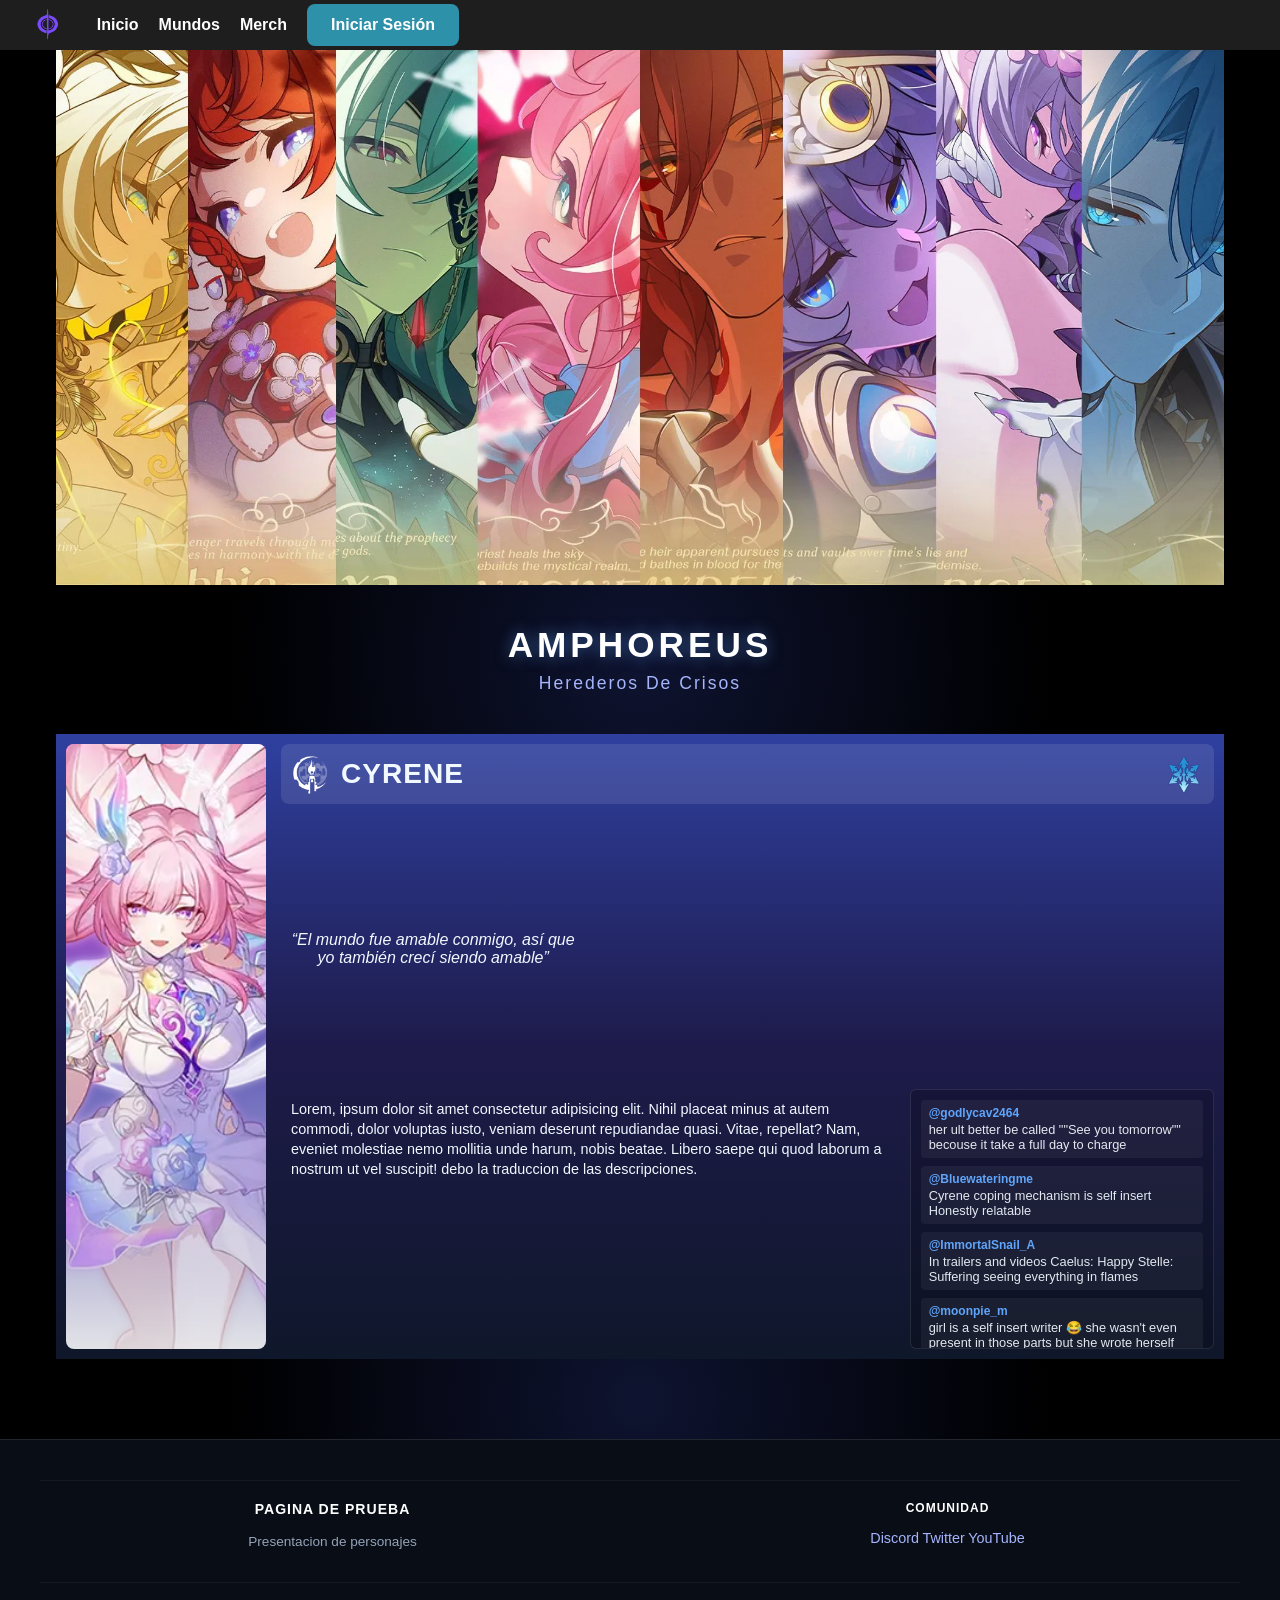
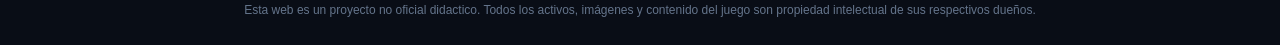
==== index.html @ 0472b314 "reorganizar" ====
<!DOCTYPE html>
<html lang="es">
<head>
    <meta charset="UTF-8">
    <meta name="viewport" content="width=device-width, initial-scale=1.0">
    <title>Mi Sitio Web</title>
    <link rel="stylesheet" href="assets/styles/style.css">
    <link rel="stylesheet" href="assets/styles/style-form.css">
    <link rel="stylesheet" href="assets/styles/style-cartas.css">
    
</head>
<body>





    <div class="page-container">
        
        <!-- Checkbox de Modo Oscuro al inicio para que afecte a toda la pagina-->
        <input type="checkbox" id="modo-nocturno">

        <header class="header-fijo">
            <!-- Checkbox y Label del Menú  -->
            <input type="checkbox" id="menu-check">
            <label for="menu-check" class="menu-desplegable">☰</label>
            
            <!-- Logo -->
            <div class="logo"> 
                <img src="assets/img/logo.png" alt="Logo" class="imagen-logo">
            </div>
            
            <!-- Menú de navegación -->
            <nav>
                <ul>
                    <li><a href="placeholder.html">Inicio</a></li>
                    <li><a href="placeholder.html">Mundos</a></li>
                    <li><a href="placeholder.html">Merch</a></li>

            <!-- Formulario de usuario -->   
                    <li>
                        <input type="checkbox" id="toggle-form">
                        <label for="toggle-form" class="btn-abrir">Iniciar Sesión</label>

                        <div class="modal-overlay">
                            <form class="grid-container" action="https://formspree.io/f/xnpnvgbp" method="post" >

                                <label for="toggle-form" class="btn-cerrar">X</label>
                                <div class="ancho-total titulo">
                                    Inicio de Sesión
                                </div>

                                <div class="ancho-total">
                                    <label for="email">Correo electrónico</label>
                                    <input type="email" name="email" id="email" required placeholder="ElBarto@gmail.com">
                                </div>


                                <div class="ancho-total">
                                    <label for="contraseña">Contraseña</label>
                                    <input type="password" name="contraseña"  id="contraseña" required placeholder="*******">
                                </div>


                                <div class="ancho-total">
                                    <label for="servidores">Servidor</label>
                                    <select id="servidores" name="servidor" required>
                                        <option value="" disabled selected>Seleccione un servidor</option>
                                        <option value="america">América</option>
                                        <option value="asia">Asia</option>
                                        <option value="china">China</option>
                                        <option value="europa">Europa</option>
                                    </select>
                                </div>


                                <div class="ancho-total">
                                    <button type="submit" id="enviar">Ingresar</button>
                                </div>

                                <!-- Fila 6: Botones divididos en 2 columnas -->
                                <div class="medio-ancho">
                                    <button type="button" class="btn-secundario">Gmail</button>
                                </div>

                                <div class="medio-ancho">
                                    <a class="btn-secundario" href="placeholder.html">Registrarse</a>

                                </div>

                            </form>
                </div>
                </li>
                </ul>
            </nav>
        </header>
        </main>
    </div>


<main>

    <!-- Fondo banner  -->

    <div class="fondo-inicio">
        <img src="assets/img/wallpaper-crisos.png">
    </div>


 <div class="espacio">
    <h1>Amphoreus</h1>
    <h2>Herederos de Crisos</h2>
</div>



    <!-- Cartas -->
    
<div class="seccion-cartas">

    <div class="contenedor-carta">
        <!--  Imagen principal -->
        <div class="contenedor-imagen-personaje">
            <img src="assets/img/cyrene_card.png" alt="Cyrene" class="imagen-personaje">
        </div>
        
        <!--  Detalles -->
        <div class="detalles-personaje">
            
            <div class="personaje-entrada">
                <div class="caja-icono">
                    <img src="assets/img/Remembrance-logo.webp" alt="Vía" class="imagen-personaje-entrada">
                </div>    
                <div class="nombre-personaje">
                    <h3>Cyrene</h3>
                </div>   
                <div class="caja-icono">
                    <img src="assets/img/Ice.webp" alt="Elemento" class="imagen-personaje-entrada">
                </div>   
            </div>
            
            <!-- Grilla interna -->        
            <div class="grilla-contenido">
                
                <!-- Video Promo -->
                <div class="caja-video">
                    <iframe class="video-promo"
                        src="https://www.youtube.com/embed/CRAuK8T6Xis?si=SiS8y5JDZUHIDRR6" 
                        title="YouTube video player" 
                        allow="accelerometer; autoplay; clipboard-write; encrypted-media; gyroscope; picture-in-picture; web-share" 
                        referrerpolicy="strict-origin-when-cross-origin" 
                        allowfullscreen>
                    </iframe>
                </div>  

                <!-- Frase  -->
                <div class="caja caja-quote">
                    “El mundo fue amable conmigo, así que yo también crecí siendo amable”
                    </p>
                </div>   

                <!-- Descripcion  -->
                <div class="caja caja-descripcion"> <p>
                    Lorem, ipsum dolor sit amet consectetur adipisicing elit. Nihil placeat minus at autem commodi, dolor voluptas iusto, veniam deserunt repudiandae quasi. Vitae, repellat? Nam, eveniet molestiae nemo mollitia unde harum, nobis beatae. Libero saepe qui quod laborum 
                    a nostrum ut vel suscipit! debo la traduccion de las descripciones.</p>
                </div>   
                
                <!-- Comentarios -->
                <div class="caja-comentarios">
                    <div class="comentario-item">
                        <span class="usuario-comentario">@godlycav2464</span>
                        <p class="texto-comentario">her ult better be  called ""See you tomorrow"" becouse it take a full day to charge</p>
                    </div>
                    <div class="comentario-item">
                        <span class="usuario-comentario">@Bluewateringme</span>
                        <p class="texto-comentario">Cyrene coping mechanism is self insert
                            Honestly relatable</p>
                    </div>
                    <div class="comentario-item">
                        <span class="usuario-comentario">@ImmortalSnail_A</span>
                        <p class="texto-comentario">In trailers and videos
                        Caelus: Happy
                        Stelle: Suffering seeing everything in flames</p>
                    </div>
                    <div class="comentario-item">
                        <span class="usuario-comentario">@moonpie_m</span>
                        <p class="texto-comentario">girl is a self insert writer 😂 she wasn't even present in those 
                        parts but she wrote herself into that anyways</p>
                    </div>
                    <div class="comentario-item">
                        <span class="usuario-comentario">@Yo</span>
                        <p class="texto-comentario">No te aguanto</p>
                    </div>
                </div>

            </div>
        </div>
    </div>

    <!--- Aca va el espacio entre cartas -->
 <div class="espacio">

</div>
    




</div>

</main>

<footer class="footer-sitio">
    <div class="barray-copyright">
        <div class="contenido-footer">

                <div class="columna-footer">
                    <h3 class="logo-footer"> Pagina de prueba </h3>
                    <p class="descripcion-footer">
                        Presentacion de personajes
                    </p>
                </div>


                <div class="columna-footer">
                    <h4>Comunidad</h4>
                    <div class="redes-sociales">
                        <a href="..\proyecto_final\placeholder.html" aria-label="Discord">Discord</a>
                        <a href="..\proyecto_final\placeholder.html" aria-label="Twitter">Twitter</a>
                        <a href="..\proyecto_final\placeholder.html" aria-label="YouTube">YouTube</a>
                    </div>
                </div>
            </div>


    <div class="barray-copyright">
        <p class="disclaimer">
            Esta web es un proyecto no oficial didactico. Todos los activos, imágenes y contenido del juego son propiedad intelectual de sus respectivos dueños.
        </p>
    </div>

</footer>

</body>
</html>
</html>
---- assets/styles/style.css ----
* {
    margin: 0;
    padding: 0;
    box-sizing: border-box;
}


:root {
    --bg-color: #000000;
    --text-color: #fcfcfc;
    --header-bg: #1e1e1e;
    --btn-bg: #ffffff;
    --btn-text: #121212;
}

#menu-check {
    display: none;
}

/* Cuerpo entero */
body {
    font-family: Arial, sans-serif;
    background-color: var(--bg-color);
}

main{
    max-width: 1200px;
    margin: 0 auto;
    padding: 0 1rem;



}

.page-container {
    min-height: 5vh;
}




.header-fijo {
    position: fixed;
    top: 0;
    left: 0;
    width: 100%;
    height: 50px;
    background-color: var(--header-bg);
    display: flex;
    align-items: center;
    padding: 0 30px;
    z-index: 1000;
    transition: background-color 0.3s;
}

.imagen-logo {
    height: 40px;
    width: auto;
    display: block;
}

.header-fijo nav {
    margin-left: 30px;
}

.header-fijo nav ul {
    display: flex;
    list-style: none;
    gap: 20px; 
}
.header-fijo nav ul li {
    display: flex;
    align-items: center;
}
.header-fijo nav a {
    color: #ffffff;
    text-decoration: none;
    font-weight: bold;
}

.fondo-inicio {
    width: 100%;
    /* para la pantalla */
    height: 60vh; 
    aspect-ratio: 16 / 9; 
    overflow: hidden;
    position: relative;
}

.fondo-inicio img {
    width: 100%;
    height: 100%;
    object-fit: cover;
    object-position: center;
}


.espacio {
    width: 100%;
    padding: 40px 20px;
    text-align: center;
    box-sizing: border-box;
    background: radial-gradient(circle, rgba(47, 64, 160, 0.3) 0%, rgba(15, 23, 42, 0) 70%);
    display: flex;
    flex-direction: column;
    align-items: center;
    justify-content: center;
    gap: 8px;
}

/* Título principal H1 */
.espacio h1 {
    font-size: 2.2rem;
    font-weight: 800;
    text-transform: uppercase;
    letter-spacing: 4px;
    color: #ffffff;
    margin: 0; /* Quita los márgenes por defecto del h1 */
    text-shadow: 0 0 15px rgba(96, 165, 250, 0.5);
}

/* Subtítulo H2 */
.espacio h2 {
    font-size: 1.1rem;
    font-weight: 300;
    text-transform: capitalize;
    letter-spacing: 2px;
    color: #a5b4fc;
    margin: 0; /* Quita los márgenes por defecto del h2 */
}

.footer-sitio {
    background: #090d16; /* Tono muy oscuro para contraste */
    color: #a5b4fc;
    padding: 40px 20px 20px 20px;
    border-top: 1px solid rgba(255, 255, 255, 0.1);
    font-family: inherit;
}

.contenido-footer {
    max-width: 1200px;
    margin: 0 auto;
    display: grid;
    grid-template-columns: repeat(auto-fit, minmax(200px, 1fr));
    gap: 30px;
    margin-bottom: 30px;
}

.columna-footer h3, 
.columna-footer h4 {
    color: #ffffff;
    margin-top: 0;
    margin-bottom: 15px;
    text-transform: uppercase;
    letter-spacing: 1px;
}

.columna-footer ul {
    list-style: none;
    padding: 0;
    margin: 0;
}

.columna-footer li {
    margin-bottom: 8px;
}

.columna-footer a {
    color: #a5b4fc;
    text-decoration: none;
    font-size: 0.9rem;
    transition: color 0.2s;
}

.columna-footer a:hover {
    color: #ff4fe2; /* Color de acento de tu web */
}

.descripcion-footer {
    font-size: 0.85rem;
    line-height: 1.5;
    color: #94a3b8;
}

.barray-copyright {
    max-width: 1200px;
    margin: 0 auto;
    padding-top: 20px;
    border-top: 1px solid rgba(255, 255, 255, 0.05);
    text-align: center;
    font-size: 0.75rem;
    color: #64748b;
}

.disclaimer {
    margin-bottom: 8px;
}



/*  MEDIA QUERY */
.menu-desplegable {
    display: none;
}

@media (max-width: 768px) {
    .header-fijo {
        justify-content: space-between; 
        padding: 0 20px;
    }
    
    .menu-desplegable {
        display: block;
        color: #ffffff;
        font-size: 1.8rem;
        cursor: pointer;
        order: 2; 
    }
    
    .logo {
        order: 1; 
    }

    
    .header-fijo nav {
        display: none;
        position: absolute;
        top: 60px;
        left: 0;
        width: 100%;
        background-color: var(--header-bg);
        margin-left: 0;
        border-top: 1px solid #333;
    }
    
    #menu-check:checked ~ nav {
        display: block;
    }
    
    .header-fijo nav ul {
        flex-direction: column;
        gap: 0;
    }
    
    .header-fijo nav li {
        text-align: center;
    }
    
    .header-fijo nav a {
        display: block;
        padding: 15px;
        border-bottom: 1px solid #2a2a2a;
    }
}
---- assets/styles/style-form.css ----
.grid-container {
            background: linear-gradient(180deg, #2f40a0 0%, #1e1b4b 50%, #0f172a 100%);
            width: 100%;
            max-width: 400px;
            padding: 20px;
            border-radius: 12px;
            color: rgb(241, 248, 255);


            display: grid;
            grid-template-columns: repeat(4, 1fr); 
            
            gap: 12px;                            
        }

    
        .ancho-total {
            grid-column: 1 / -1; 
            display: flex;
            flex-direction: column;
            gap: 5px;
        }

 
        .medio-ancho {
            grid-column: span 2; 
            display: flex;
            justify-content: center;
            align-items: center;
        }

   
        .titulo {
            text-align: center;
            font-size: 1.2rem;
            font-weight: bold;
            color: #f8e007;
            padding: 10px 0;
        }

 
        input, select, button {
            width: 100%;
            padding: 10px;
            border-radius: 6px;
            border: 1px solid #3f3e53;
            background-color: #1e1b4b;
            color: #ffffff;
            box-sizing: border-box;
        }

        button {
            background-color: #2d91aa;
            cursor: pointer;
            font-weight: bold;
            border: none;
        }
        a.btn-secundario {
        text-decoration: none; /* Quita el subrayado del enlace */
        text-align: center;    /* Centra el texto */
        display: block;        /* Permite que ocupe todo el ancho */
        box-sizing: border-box;
        color: #b6b90b;
        }
   
        /* Para abrir y cerrar */
            #toggle-form {
      display: none;
    }
    .btn-abrir {
        background-color: #2d91aa;
        color: white;
        padding: 12px 24px;
        border-radius: 8px;
        cursor: pointer;
        font-weight: bold;
        display: inline-block;
    }

    .modal-overlay {
        display: none; 
        position: fixed;
        top: 0;
        left: 0;
        width: 100%;
        height: 100%;
        background: rgba(0, 0, 0, 0.7); 
        justify-content: center;
        align-items: center;
    }
    #toggle-form:checked ~ .modal-overlay {
      display: flex;
    }
    .btn-cerrar {

        font-size: 24px;
        color: #a0aec0;
        cursor: pointer;
        line-height: 1;
    }

    .btn-cerrar:hover {
    color: #ffffff;
    }
---- assets/styles/style-cartas.css ----
/*  Carta completa  */
        .contenedor-carta {
            /* Ajustes básicos */ 
            background: linear-gradient(180deg, #2f40a0 0%, #1e1b4b 50%, #0f172a 100%);
            width: 100%;
            max-width: 100%; 
            height: 625px;
            padding: 10px;
            box-sizing: border-box;
            color: rgb(241, 248, 255);       
            display: flex;
            gap: 15px;
        }

    /*  Imagen del personaje  */    
        .contenedor-imagen-personaje {
            /* Tamaño estricto fijo */
            width: 200px;
            height: 100%;
            flex-shrink: 0; 
            background: linear-gradient(180deg, #ff4fe2 0%, #5d57b6 50%, #e2e3e7 100%);
            border-radius: 8px;
            overflow: hidden;
        }

        .imagen-personaje {
            width: 100%;
            height: 100%;
            object-fit: cover;
        }   
    
    /*  Detalles a la derecha del personaje  */    
        .detalles-personaje {
            flex: 1;
            display: flex;
            flex-direction: column;
            gap: 15px;
            height: 100%;
        }
    /*  Nombre e iconos */
        .personaje-entrada {
            display: flex;
            align-items: center;
            gap: 10px;
            background-color: rgba(255, 255, 255, 0.1);
            padding: 10px;
            border-radius: 8px;
        }

        .caja-icono {
            width: 40px;
            height: 40px;
            display: flex;
            align-items: center;
            justify-content: center;
        }

        .imagen-personaje-entrada {
            width: 100%;
            height: 100%;
            object-fit: contain;
        }

        .nombre-personaje {
            flex: 1;
            font-size: 1.5rem;
            font-weight: bold;
            text-transform: uppercase;
            letter-spacing: 1px;
        }
    
    /*  Cuerpo de los detalles  */
        .grilla-contenido {
            display: grid;
            grid-template-columns: repeat(3, 1fr);
            grid-template-rows: repeat(4, 1fr);
            /* tal vez podia hacerlo en 2 de 1fr pero ya fue */
            gap: 10px;
            min-height: 0; 
        }

        .caja-video {
            grid-column: 2 / 4;
            grid-row: 1 / 3;
            overflow: hidden;
            border-radius: 6px;
        }

        .video-promo {
            width: 100%;
            height: 100%; 
            border: none;
            aspect-ratio: 16 / 9;
        }

        .caja-quote {
            grid-column: 1 / 2;
            grid-row: 1 / 3;
            display: flex;
            align-items: center;
            justify-content: center;
            text-align: center;
            font-style: italic;
            padding: 10px;
        }

        .caja-descripcion {
            grid-column: 1 / 3;
            grid-row: 3 / 5;
            padding: 10px;
            overflow-y: auto;
            font-size: 0.9rem;
            line-height: 1.4;
        }

  

        .caja-comentarios {
            grid-column: 3 / 4;
            grid-row: 3 / 5;
            display: flex;
            flex-direction: column;
            gap: 8px;
            padding: 10px;
            background-color: rgba(0, 0, 0, 0.2);
            border: 1px solid rgba(255, 255, 255, 0.1);
            border-radius: 6px;
            
            /* barra de scrol  */
            overflow-y: auto; 
        }

        .comentario-item {
            background-color: rgba(255, 255, 255, 0.05);
            border-radius: 4px;
            padding: 6px 8px;
            display: flex;
            flex-direction: column;
            gap: 2px;
        }

        .usuario-comentario {
            font-size: 0.75rem;
            font-weight: bold;
            color: #60a5fa;
        }

        .texto-comentario {
            font-size: 0.8rem;
            color: #e2e8f0;
            margin: 0;
            word-break: break-word;
        }

        /*Media query*/

        @media (max-width: 768px) {
            
            /*  Cambio el flex de direccion para tener 3 partes en fila */
            .contenedor-carta {
                flex-direction: column-reverse;
                height: auto; 
            }

            /* Imagen ver como evitar que se deforme tanto */
            .contenedor-imagen-personaje {
                width: 100%;
                aspect-ratio: 9 / 14; 
                height: auto; 
                max-height: 425px;
            }

           
            .grilla-contenido {
                display: flex;
                flex-direction: column;
            }

            
            .caja-quote {
                width: 100%;
                box-sizing: border-box;
            }

            
            .caja-video,
            .caja-descripcion,
            .caja-comentarios {
                display: none ;
            }
        }
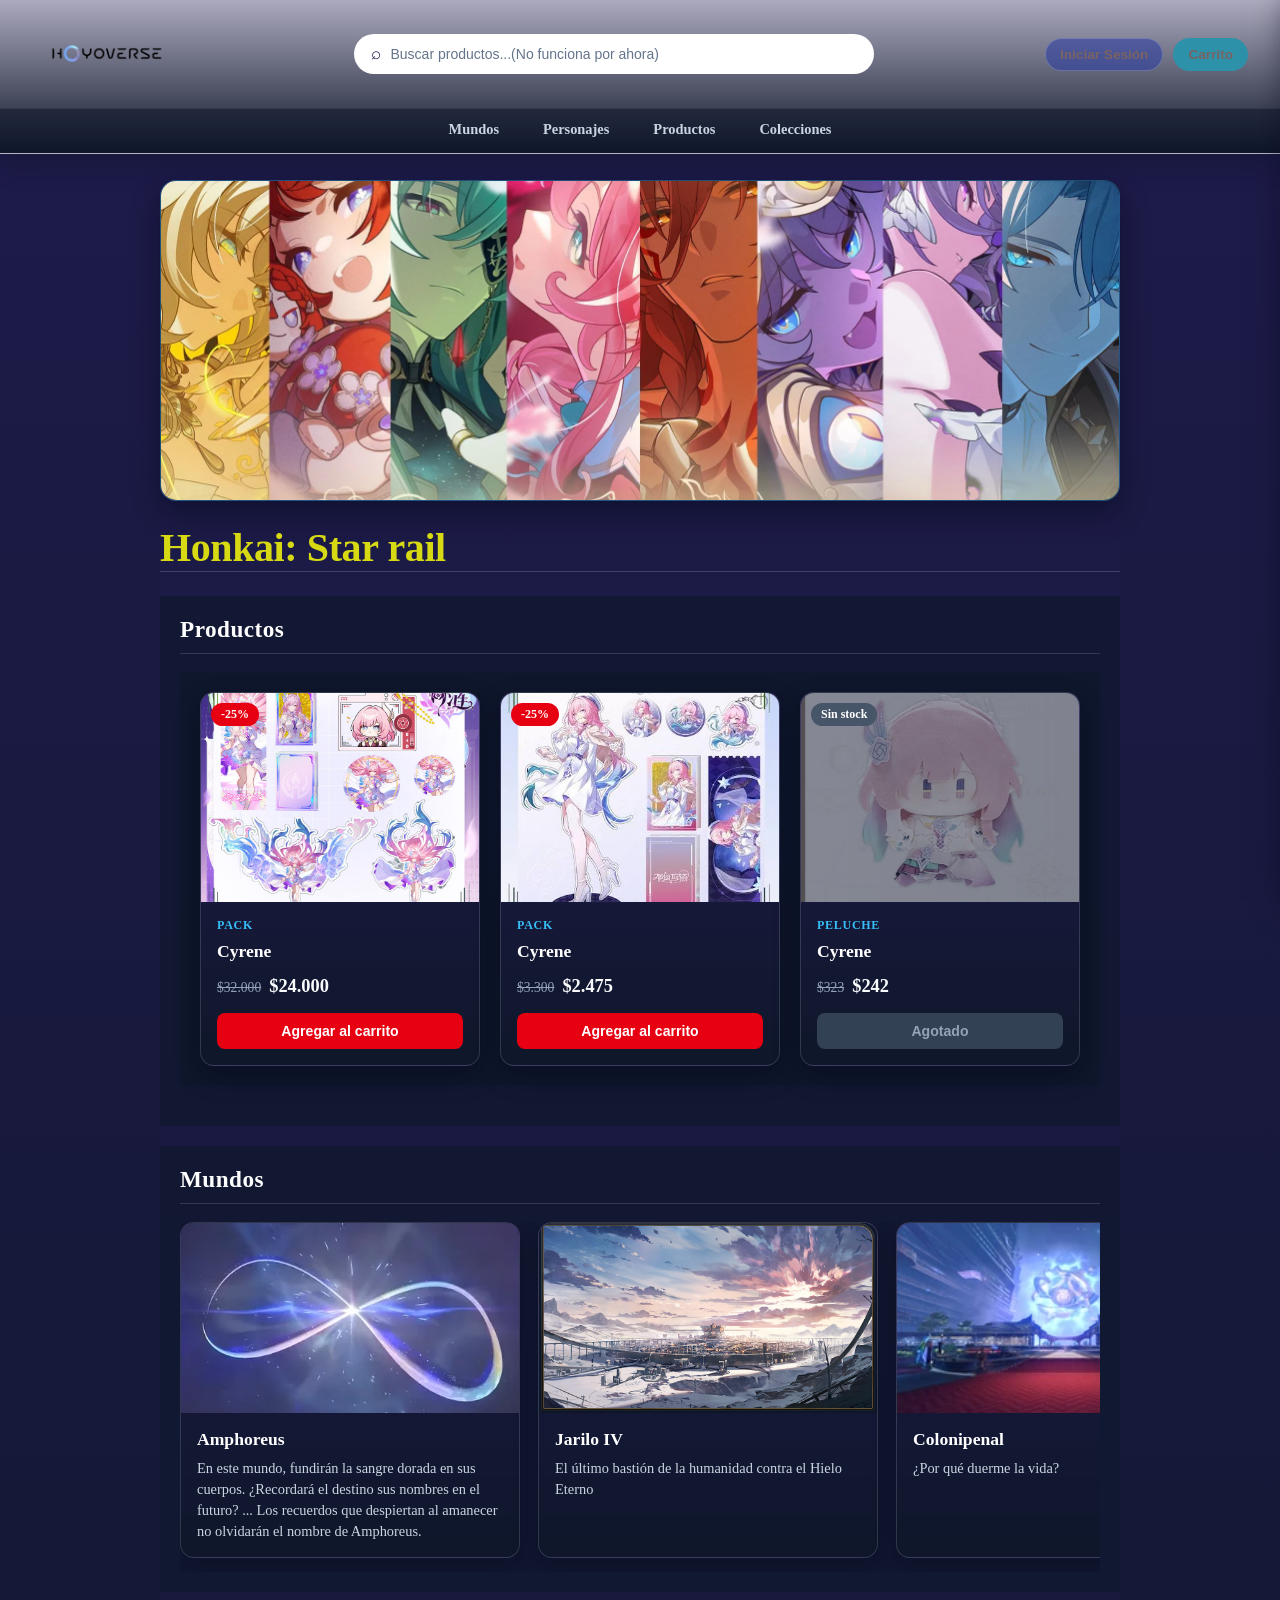
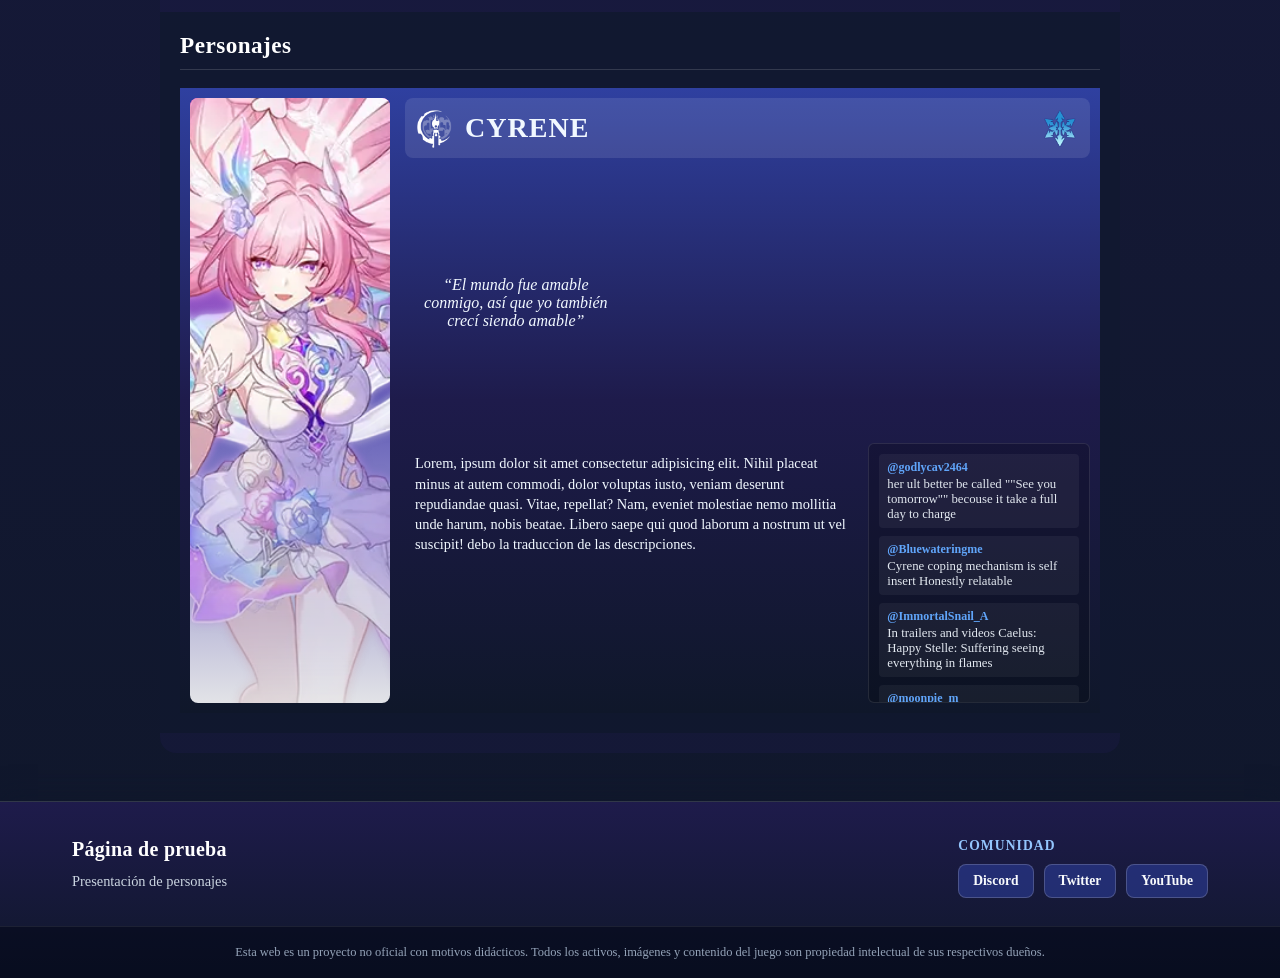
==== commit 07e3f804: "Guardado pre pull" ====
--- a/index.html
+++ b/index.html
@@ -1,125 +1,95 @@
-
 <!DOCTYPE html>
-<html lang="es">
+<html lang="en">
 <head>
     <meta charset="UTF-8">
     <meta name="viewport" content="width=device-width, initial-scale=1.0">
-    <title>Mi Sitio Web</title>
-    <link rel="stylesheet" href="assets/styles/style.css">
-    <link rel="stylesheet" href="assets/styles/style-form.css">
-    <link rel="stylesheet" href="assets/styles/style-cartas.css">
-    
+    <link rel="stylesheet" href="assets/styles/layout.css">
+    <link rel="stylesheet" href="assets/styles/header-style.css">
+    <link rel="stylesheet" href="assets/styles/cartas-productos-style.css">
+    <link rel="stylesheet" href="assets/styles/carrito-style.css">
+    <link rel="stylesheet" href="assets/styles/cartas-style.css">
+
+    <title>Proyecto Final FrontEnd</title>
 </head>
 <body>
-
-
-
-
-
-    <div class="page-container">
-        
-        <!-- Checkbox de Modo Oscuro al inicio para que afecte a toda la pagina-->
-        <input type="checkbox" id="modo-nocturno">
-
-        <header class="header-fijo">
-            <!-- Checkbox y Label del Menú  -->
-            <input type="checkbox" id="menu-check">
-            <label for="menu-check" class="menu-desplegable">☰</label>
-            
-            <!-- Logo -->
-            <div class="logo"> 
-                <img src="assets/img/logo.png" alt="Logo" class="imagen-logo">
+    <div class="pagina">
+
+        <div id="header-container">
+
+        </div>
+
+        <main>
+
+        <div class="banner-entrada">
+        <img
+            src="./assets/img/wallpaper-crisos.png"
+            alt="Portada de entrada"
+            class="banner-entrada-img"
+        >
+        </div>
+
+            <h1>Honkai: Star rail</h1>
+            <!-- Productos -->
+            <section class="productos">
+                <h2>Productos</h2>
+
+            <section id="catalogo" aria-label="Catálogo de productos">
+                <div id="catalogo-grid" class="catalogo-grid"></div>
+            </section>
+
+
+
+            </section>
+
+
+
+        <section id="mundos" aria-label="Mundos de Honkai: Star Rail">
+            <h2>Mundos</h2>
+
+            <div class="mundos-track" role="region" aria-label="Carrusel lateral de mundos">
+                <article class="carta-mundo">
+                    <div class="carta-mundo-img-wrap">
+                        <img src="./assets/img/Amphoreus.png" alt="Amphoreus" class="carta-mundo-img" loading="lazy">
+                    </div>
+                    <div class="carta-mundo-cuerpo">
+                        <h3 class="carta-mundo-titulo">Amphoreus</h3>
+                        <p class="carta-mundo-desc">En este mundo, fundirán la sangre dorada en sus cuerpos. 
+                            ¿Recordará el destino sus nombres en el futuro? ... 
+                            Los recuerdos que despiertan al amanecer no olvidarán el nombre de Amphoreus.</p>
+                    </div>
+                </article>
+
+                <article class="carta-mundo">
+                    <div class="carta-mundo-img-wrap">
+                        <img src="./assets/img/JariloIV.png" alt="Jarilo IV" class="carta-mundo-img" loading="lazy">
+                    </div>
+                    <div class="carta-mundo-cuerpo">
+                        <h3 class="carta-mundo-titulo">Jarilo IV</h3>
+                        <p class="carta-mundo-desc">El último bastión de la humanidad contra el Hielo Eterno</p>
+                    </div>
+                </article>
+
+                <article class="carta-mundo">
+                    <div class="carta-mundo-img-wrap">
+                        <img src="./assets/img/Colonipenal.jpg" alt="Tercer mundo" class="carta-mundo-img" loading="lazy">
+                    </div>
+                    <div class="carta-mundo-cuerpo">
+                        <h3 class="carta-mundo-titulo">Colonipenal</h3>
+                        <p class="carta-mundo-desc">¿Por qué duerme la vida?</p>
+                    </div>
+                </article>
             </div>
-            
-            <!-- Menú de navegación -->
-            <nav>
-                <ul>
-                    <li><a href="placeholder.html">Inicio</a></li>
-                    <li><a href="placeholder.html">Mundos</a></li>
-                    <li><a href="placeholder.html">Merch</a></li>
-
-            <!-- Formulario de usuario -->   
-                    <li>
-                        <input type="checkbox" id="toggle-form">
-                        <label for="toggle-form" class="btn-abrir">Iniciar Sesión</label>
-
-                        <div class="modal-overlay">
-                            <form class="grid-container" action="https://formspree.io/f/xnpnvgbp" method="post" >
-
-                                <label for="toggle-form" class="btn-cerrar">X</label>
-                                <div class="ancho-total titulo">
-                                    Inicio de Sesión
-                                </div>
-
-                                <div class="ancho-total">
-                                    <label for="email">Correo electrónico</label>
-                                    <input type="email" name="email" id="email" required placeholder="ElBarto@gmail.com">
-                                </div>
-
-
-                                <div class="ancho-total">
-                                    <label for="contraseña">Contraseña</label>
-                                    <input type="password" name="contraseña"  id="contraseña" required placeholder="*******">
-                                </div>
-
-
-                                <div class="ancho-total">
-                                    <label for="servidores">Servidor</label>
-                                    <select id="servidores" name="servidor" required>
-                                        <option value="" disabled selected>Seleccione un servidor</option>
-                                        <option value="america">América</option>
-                                        <option value="asia">Asia</option>
-                                        <option value="china">China</option>
-                                        <option value="europa">Europa</option>
-                                    </select>
-                                </div>
-
-
-                                <div class="ancho-total">
-                                    <button type="submit" id="enviar">Ingresar</button>
-                                </div>
-
-                                <!-- Fila 6: Botones divididos en 2 columnas -->
-                                <div class="medio-ancho">
-                                    <button type="button" class="btn-secundario">Gmail</button>
-                                </div>
-
-                                <div class="medio-ancho">
-                                    <a class="btn-secundario" href="placeholder.html">Registrarse</a>
-
-                                </div>
-
-                            </form>
-                </div>
-                </li>
-                </ul>
-            </nav>
-        </header>
-        </main>
-    </div>
-
-
-<main>
-
-    <!-- Fondo banner  -->
-
-    <div class="fondo-inicio">
-        <img src="assets/img/wallpaper-crisos.png">
-    </div>
-
-
- <div class="espacio">
-    <h1>Amphoreus</h1>
-    <h2>Herederos de Crisos</h2>
-</div>
-
-
-
-    <!-- Cartas -->
-    
-<div class="seccion-cartas">
-
-    <div class="contenedor-carta">
+        </section>
+
+
+
+            <section class="personajes">
+                <h2>Personajes</h2>
+
+
+ <div class="contenedor-carta">
+        <!--  Por la cantidad de personajes deberia cambiar esto por un script y un json
+          no obstante, no tengo tiempo para eso  -->
         <!--  Imagen principal -->
         <div class="contenedor-imagen-personaje">
             <img src="assets/img/cyrene_card.png" alt="Cyrene" class="imagen-personaje">
@@ -146,12 +116,12 @@
                 <!-- Video Promo -->
                 <div class="caja-video">
                     <iframe class="video-promo"
-                        src="https://www.youtube.com/embed/CRAuK8T6Xis?si=SiS8y5JDZUHIDRR6" 
-                        title="YouTube video player" 
-                        allow="accelerometer; autoplay; clipboard-write; encrypted-media; gyroscope; picture-in-picture; web-share" 
-                        referrerpolicy="strict-origin-when-cross-origin" 
-                        allowfullscreen>
-                    </iframe>
+                        src="https://www.youtube.com/embed/CRAuK8T6Xis?si=6vDvrTY4_evHwBdL" 
+                        title="YouTube video player" frameborder="0" allow="accelerometer; autoplay; clipboard-write; encrypted-media; 
+                        gyroscope; picture-in-picture; web-share" referrerpolicy="strict-origin-when-cross-origin" allowfullscreen>
+
+</iframe>
+                    
                 </div>  
 
                 <!-- Frase  -->
@@ -196,52 +166,58 @@
 
             </div>
         </div>
+
+
+
+
+
+
+
+
+
+
+
+            </section>
+
+        </main>
+
+        <div id="footer-container"></div>
+
     </div>
 
-    <!--- Aca va el espacio entre cartas -->
- <div class="espacio">
-
+
+ 
+
+
+    <!-- Inicializacion de Sripts-->
+    <script src="assets/app/header.js" defer></script>
+    <script src="assets/app/footer.js" defer></script>
+    <script src="assets/app/app.js" defer></script>
+
+
+
+
+<!-- Carrito -->
+
+<aside class="carrito-panel" id="carrito-panel" aria-label="Carrito de compras" aria-hidden="true">
+    <div class="carrito-header">
+        <h3>Tu Carrito</h3>
+        <button type="button" id="btn-cerrar-carrito" class="btn-cerrar-carrito" aria-label="Cerrar carrito">✕</button>
+    </div>
+
+    <div class="carrito-items" id="carrito-items"></div>
+
+    <div class="carrito-footer">
+    <div class="carrito-total">
+        <span>Total:</span>
+        <strong id="carrito-total">$0</strong>
+    </div>
+    <button type="button" id="btn-comprar-carrito" class="btn-comprar-carrito">Comprar</button>
+    <button type="button" id="btn-vaciar-carrito" class="btn-vaciar-carrito">Vaciar carrito</button>
+    <p id="mensaje-compra" class="mensaje-compra" role="status" aria-live="polite"></p>
 </div>
-    
-
-
-
-
-</div>
-
-</main>
-
-<footer class="footer-sitio">
-    <div class="barray-copyright">
-        <div class="contenido-footer">
-
-                <div class="columna-footer">
-                    <h3 class="logo-footer"> Pagina de prueba </h3>
-                    <p class="descripcion-footer">
-                        Presentacion de personajes
-                    </p>
-                </div>
-
-
-                <div class="columna-footer">
-                    <h4>Comunidad</h4>
-                    <div class="redes-sociales">
-                        <a href="..\proyecto_final\placeholder.html" aria-label="Discord">Discord</a>
-                        <a href="..\proyecto_final\placeholder.html" aria-label="Twitter">Twitter</a>
-                        <a href="..\proyecto_final\placeholder.html" aria-label="YouTube">YouTube</a>
-                    </div>
-                </div>
-            </div>
-
-
-    <div class="barray-copyright">
-        <p class="disclaimer">
-            Esta web es un proyecto no oficial didactico. Todos los activos, imágenes y contenido del juego son propiedad intelectual de sus respectivos dueños.
-        </p>
-    </div>
-
-</footer>
+</aside>
+<script src="assets/app/carrito.js" defer></script>
 
 </body>
-</html>
 </html>
--- a/assets/styles/layout.css
+++ b/assets/styles/layout.css
@@ -0,0 +1,96 @@
+* {
+    box-sizing: border-box;
+}
+
+html, body {
+    margin: 0;
+    min-height: 100%;
+    color: #f8fafc;
+}
+
+.pagina {
+    min-height: 100vh;
+    display: flex;
+    flex-direction: column;
+
+    background: linear-gradient(180deg, #1e1b4b 0%, #0f172a 100%);
+}
+
+/* SECCIONES */
+
+main {
+    padding-top: 180px;
+}
+
+main section {
+    width: 100%;
+    min-height: 200px;
+    padding: 20px;
+    margin-bottom: 20px;
+    background-color: rgba(15, 23, 42, 0.65);
+
+}
+
+/* MAIN */
+main {
+    width: 75%;
+    max-width: 1400px;
+    margin: 0 auto;
+    flex: 1;
+    min-height: 400px;
+    background-color: rgba(30, 27, 75, 0.35);
+
+    border-radius: 16px;
+}
+
+h2 {
+    margin: 0 0 18px;
+    padding-bottom: 10px;
+    font-size: 1.45rem;
+    font-weight: 800;
+    letter-spacing: 0.02em;
+    color: #ffffff;
+    border-bottom: 1px solid rgba(255, 255, 255, 0.14);
+    position: relative;
+}
+h1 {
+    margin: 0 0 24px;
+
+    font-size: clamp(1.8rem, 3.2vw, 2.5rem);
+    font-weight: 800;
+    line-height: 1.15;
+    letter-spacing: -0.01em;
+    color: #e4e710ef;
+    border-bottom: 1px solid rgba(255, 255, 255, 0.16);
+    position: relative;
+}
+
+.banner-entrada {
+    width: 100%;
+    margin-bottom: 24px;
+    border-radius: 16px;
+    overflow: hidden;
+    background: linear-gradient(135deg, #1e1b4b 0%, #0f172a 100%);
+    border: 1px solid rgba(56, 189, 248, 0.35);
+    box-shadow: 0 12px 28px rgba(2, 6, 23, 0.45);
+}
+
+.banner-entrada-img {
+    width: 100%;
+    aspect-ratio: 21 / 7;
+    max-height: 340px;
+    object-fit: cover;
+    display: block;
+}
+
+@media (max-width: 768px) {
+    .banner-entrada {
+        margin-bottom: 18px;
+        border-radius: 14px;
+    }
+
+    .banner-entrada-img {
+        aspect-ratio: 16 / 9;
+        max-height: 220px;
+    }
+}
--- a/assets/styles/header-style.css
+++ b/assets/styles/header-style.css
@@ -0,0 +1,438 @@
+* {
+    margin: 0;
+    padding: 0;
+    box-sizing: border-box;
+}
+
+.header {
+    position: fixed;
+    top: 0;
+    left: 0;
+    width: 100%;
+    display: flex;
+    flex-direction: column;
+    background: linear-gradient(180deg, #acaabe 0%, #0f172a 100%);
+    border-bottom: 1px solid rgba(255, 255, 255, 0.14);
+    box-shadow: 0 8px 24px rgba(15, 23, 42, 0.45);
+    color: rgb(241, 248, 255);
+    z-index: 1000;
+    transition: background 0.25s ease;
+}
+
+.header-top {
+    min-height: 76px;
+    height: 12vh;
+    padding: 0 2.5%;
+    display: flex;
+    align-items: center;
+    justify-content: space-between;
+    gap: 16px;
+    transition: height 0.3s ease, min-height 0.3s ease;
+}
+
+/* --- Logo --- */
+.logo {
+    display: inline-flex;
+    align-items: center;
+    text-decoration: none;
+    color: #ffffff;
+    flex-shrink: 0;
+}
+
+.logo img {
+    width: 150px;
+    height: 64px;
+    object-fit: contain;
+    display: block;
+    transition: width 0.3s ease, height 0.3s ease;
+}
+
+/* --- Barra del buscador --- */
+.buscador {
+    width: 45%;
+    max-width: 520px;
+    height: 40px;
+    display: flex;
+    align-items: center;
+    gap: 10px;
+    background-color: #ffffff;
+    border: 2px solid transparent;
+    border-radius: 25px;
+    padding: 0 15px;
+    transition: border-color 0.2s ease, box-shadow 0.2s ease;
+}
+
+.buscador span {
+    color: #1e1b4b;
+    font-size: 1.05rem;
+    line-height: 1;
+}
+
+.buscador:focus-within {
+    border-color: #a0666b;
+    box-shadow: 0 0 0 3px rgba(230, 0, 18, 0.22);
+}
+
+.buscador input {
+    width: 100%;
+    border: none;
+    outline: none;
+    background: transparent;
+    color: #0f172a;
+    font-size: 14px;
+    font-weight: 500;
+}
+
+.buscador input::placeholder {
+    color: #64748b;
+}
+
+/* --- Accesos (Cuenta y Carrito) --- */
+.accesos {
+    display: flex;
+    align-items: center;
+    gap: 10px;
+    flex-shrink: 0;
+}
+
+.accesos button {
+    width: auto;
+    padding: 8px 14px;
+    border-radius: 999px;
+    border: 1px solid rgba(255, 255, 255, 0.2);
+    background: rgba(47, 64, 160, 0.6);
+    color: #7a6363;
+    font-size: 0.85rem;
+    font-weight: 700;
+    cursor: pointer;
+    white-space: nowrap;
+    transition: background-color 0.2s ease, border-color 0.2s ease;
+}
+
+.accesos button:hover {
+    background: rgba(47, 64, 160, 0.95);
+    border-color: #38bdf8;
+}
+
+.accesos .btn-carrito {
+    background-color: #2d91aa;
+    border-color: transparent;
+}
+
+.accesos .btn-carrito:hover {
+    background-color: #257a90;
+    border-color: transparent;
+}
+
+/* --- Navegación inferior --- */
+.nav {
+    min-height: 44px;
+    height: 5vh;
+    display: flex;
+    justify-content: center;
+    align-items: center;
+    gap: 36px;
+    background: rgba(15, 23, 42, 0.55);
+    border-top: 1px solid rgba(255, 255, 255, 0.08);
+    transition: all 0.25s ease;
+}
+
+.nav a {
+    position: relative;
+    padding: 8px 4px;
+    color: #cbd5e1;
+    text-decoration: none;
+    font-size: 0.9rem;
+    font-weight: 700;
+    border-bottom: 3px solid transparent;
+    transition: color 0.2s ease, border-color 0.2s ease;
+}
+
+.nav a:hover,
+.nav a.activo {
+    color: #ffffff;
+    border-bottom-color: #6d3e42;
+}
+
+/* --- Botón menú (oculto de primera) --- */
+.boton-menu {
+    display: none;
+    width: auto;
+    padding: 7px 12px;
+    border-radius: 8px;
+    border: 1px solid rgba(255, 255, 255, 0.22);
+    background-color: #a6aa9b;
+    color: #ffffff;
+    font-size: 0.85rem;
+    font-weight: 800;
+    cursor: pointer;
+    white-space: nowrap;
+}
+
+/* --- Estado compacto no funciona --- */
+.header.compacto .header-top {
+    min-height: 58px;
+    height: 8vh;
+}
+
+.header.compacto .logo img {
+    width: 120px;
+    height: 46px;
+}
+
+.header.compacto .nav {
+    display: none;
+}
+
+.header.compacto .boton-menu {
+    display: inline-flex;
+    align-items: center;
+    gap: 6px;
+}
+
+/* --- Menú desplegable cuando está compacto y abierto --- */
+.header.compacto.abierto .nav {
+    display: flex;
+    flex-wrap: wrap;
+    justify-content: center;
+    align-items: center;
+    height: auto;
+    padding: 12px 20px;
+    gap: 20px;
+    background: #1e1b4b;
+    border-top: 1px solid rgba(255, 255, 255, 0.14);
+}
+
+
+
+
+
+.modal-overlay {
+    position: fixed;
+    inset: 0;
+    display: none;
+    align-items: center;
+    justify-content: center;
+    padding: 20px;
+    background: rgba(2, 6, 23, 0.78);
+    backdrop-filter: blur(5px);
+    z-index: 2000;
+}
+
+.modal-overlay.activo {
+    display: flex;
+}
+
+.grid-container {
+    position: relative;
+    width: 100%;
+    max-width: 440px;
+    padding: 28px 24px;
+    border-radius: 16px;
+    background: linear-gradient(180deg, #1e1b4b 0%, #0f172a 100%);
+    border: 1px solid rgba(255, 255, 255, 0.16);
+    box-shadow: 0 20px 50px rgba(0, 0, 0, 0.6);
+    color: #f8fafc;
+    display: grid;
+    grid-template-columns: repeat(2, 1fr);
+    gap: 14px;
+}
+
+.ancho-total {
+    grid-column: 1 / -1;
+    display: flex;
+    flex-direction: column;
+    gap: 6px;
+}
+
+.medio-ancho {
+    grid-column: span 1;
+}
+
+.titulo {
+    font-size: 1.35rem;
+    font-weight: 800;
+    text-align: center;
+    margin-bottom: 4px;
+}
+
+.grid-container label {
+    font-size: 0.82rem;
+    font-weight: 700;
+    color: #93c5fd;
+}
+
+.grid-container input,
+.grid-container select {
+    width: 100%;
+    padding: 10px 12px;
+    border-radius: 8px;
+    border: 1px solid rgba(148, 163, 184, 0.35);
+    background: #172038;
+    color: #ffffff;
+    font-size: 0.9rem;
+}
+
+.grid-container input:focus,
+.grid-container select:focus {
+    outline: 2px solid #38bdf8;
+    outline-offset: 1px;
+}
+
+.grid-container button[type="submit"],
+.grid-container .btn-secundario {
+    width: 100%;
+    padding: 10px 14px;
+    border-radius: 8px;
+    border: none;
+    font-weight: 700;
+    font-size: 0.9rem;
+    cursor: pointer;
+    transition: opacity 0.2s ease, transform 0.15s ease;
+}
+
+.grid-container button[type="submit"] {
+    background: #991e28;
+    color: #ffffff;
+}
+
+.grid-container .btn-secundario {
+    background: rgba(47, 64, 160, 0.7);
+    border: 1px solid rgba(255, 255, 255, 0.2);
+    color: #2b4157;
+}
+
+.grid-container button:hover {
+    opacity: 0.92;
+}
+
+.btn-cerrar {
+    position: absolute;
+    top: 12px;
+    right: 12px;
+    width: 32px;
+    height: 32px;
+    border-radius: 50%;
+    border: 1px solid rgba(255, 255, 255, 0.2);
+    background: rgba(15, 23, 42, 0.8);
+    color: #ffffff;
+    font-weight: 800;
+    cursor: pointer;
+}
+
+#estado-login {
+    min-height: 18px;
+    font-size: 0.85rem;
+    text-align: center;
+    color: #38bdf8;
+}
+
+/* MEDIA*/
+/* --- Celulares y pantallas chicas --- */
+
+.solo-movil { display: none; }
+@media (max-width: 768px){
+.solo-movil { display: block; }
+}
+
+@media (max-width: 768px) {
+    .header {
+        overflow: hidden;
+    }
+
+    .header-top {
+        height: auto;
+        min-height: 64px;
+        padding: 10px 14px;
+        display: flex;
+        align-items: center;
+        justify-content: space-between;
+        gap: 10px;
+    }
+
+    .logo img {
+        width: 118px;
+        height: 44px;
+    }
+
+    /* Ocultar buscador y botones de acceso en pantalla chica */
+
+   .accesos #btn-abrir-modal,
+    .accesos .btn-abrir {
+        display: none;
+    }
+    .accesos #btn-abrir-carrito
+    {
+        display: none;
+    }
+
+    /* Mostrar botón de menú */
+    .boton-menu {
+        display: inline-flex;
+        align-items: center;
+        gap: 5px;
+        padding: 8px 12px;
+        font-size: 0.82rem;
+    }
+
+    /* Menú desplegable oculto hasta tocar #botonMenu */
+    .nav {
+        display: none;
+        height: auto;
+        min-height: 0;
+        flex-direction: column;
+        align-items: stretch;
+        gap: 0;
+        padding: 6px 14px 12px;
+        background: #1e1b4b;
+        border-top: 1px solid rgba(255, 255, 255, 0.12);
+    }
+
+    .nav a {
+        padding: 11px 6px;
+        border-bottom: 1px solid rgba(255, 255, 255, 0.08);
+        border-left: 3px solid transparent;
+        font-size: 0.92rem;
+    }
+
+    .nav a:last-child {
+        border-bottom: none;
+    }
+
+    .nav a:hover,
+    .nav a.activo {
+        border-bottom-color: rgba(255, 255, 255, 0.08);
+        border-left-color: #e60012;
+        padding-left: 10px;
+    }
+
+    .header.abierto .nav,
+    .header.compacto.abierto .nav {
+        display: flex;
+    }
+
+    /* Ajuste del espacio superior del main al ser una sola fila compacta */
+    main {
+        padding-top: 76px;
+    }
+
+    main section {
+        scroll-margin-top: 76px;
+    }
+
+    .grid-container {
+        padding: 22px 16px;
+        gap: 12px;
+    }
+}
+
+@media (max-width: 420px) {
+    .logo img {
+        width: 98px;
+        height: 38px;
+    }
+
+    .medio-ancho {
+        grid-column: 1 / -1;
+    }
+}
--- a/assets/styles/cartas-productos-style.css
+++ b/assets/styles/cartas-productos-style.css
@@ -0,0 +1,128 @@
+.catalogo-grid {
+    display: grid;
+    grid-template-columns: repeat(auto-fill, minmax(230px, 1fr));
+    gap: 20px;
+}
+
+.carta-producto {
+    display: flex;
+    flex-direction: column;
+    background: linear-gradient(180deg, #1e1b4b 0%, #0f172a 100%);
+    border: 1px solid rgba(255, 255, 255, 0.14);
+    border-radius: 14px;
+    overflow: hidden;
+    color: #f8fafc;
+    box-shadow: 0 10px 24px rgba(2, 6, 23, 0.45);
+    transition: transform 0.2s ease, border-color 0.2s ease, box-shadow 0.2s ease;
+}
+
+.carta-producto:hover {
+    transform: translateY(-4px);
+    border-color: #38bdf8;
+    box-shadow: 0 16px 32px rgba(2, 6, 23, 0.6);
+}
+
+.carta-img-wrap {
+    position: relative;
+    aspect-ratio: 4 / 3;
+    background: rgba(15, 23, 42, 0.8);
+    overflow: hidden;
+}
+
+.carta-img-wrap img {
+    width: 100%;
+    height: 100%;
+    object-fit: cover;
+    display: block;
+}
+
+.badge-producto {
+    position: absolute;
+    top: 10px;
+    left: 10px;
+    padding: 4px 10px;
+    border-radius: 999px;
+    font-size: 0.75rem;
+    font-weight: 800;
+    color: #ffffff;
+    z-index: 2;
+}
+
+.badge-producto.oferta {
+    background: #e60012;
+}
+
+.badge-producto.sin-stock {
+    background: #475569;
+}
+
+.carta-cuerpo {
+    padding: 16px;
+    display: flex;
+    flex-direction: column;
+    gap: 8px;
+    flex: 1;
+}
+
+.carta-tipo {
+    font-size: 0.75rem;
+    font-weight: 800;
+    text-transform: uppercase;
+    letter-spacing: 0.06em;
+    color: #38bdf8;
+}
+
+.carta-titulo {
+    font-size: 1.1rem;
+    font-weight: 800;
+    color: #ffffff;
+}
+
+.carta-precios {
+    margin-top: auto;
+    padding-top: 6px;
+    display: flex;
+    align-items: baseline;
+    gap: 8px;
+}
+
+.precio-tachado {
+    font-size: 0.85rem;
+    color: #94a3b8;
+    text-decoration: line-through;
+}
+
+.precio-final {
+    font-size: 1.15rem;
+    font-weight: 800;
+    color: #f8fafc;
+}
+
+.btn-agregar {
+    margin-top: 8px;
+    width: 100%;
+    padding: 10px 14px;
+    border: none;
+    border-radius: 8px;
+    background: #e60012;
+    color: #ffffff;
+    font-size: 0.88rem;
+    font-weight: 700;
+    cursor: pointer;
+    transition: background-color 0.2s ease, opacity 0.2s ease;
+}
+
+.btn-agregar:hover:not(:disabled) {
+    background: #c80010;
+}
+
+.btn-agregar:disabled {
+    background: #334155;
+    color: #94a3b8;
+    cursor: not-allowed;
+}
+
+.carta-producto.sin-stock .carta-img-wrap img {
+    opacity: 0.55;
+    filter: grayscale(40%);
+}
--- a/assets/styles/carrito-style.css
+++ b/assets/styles/carrito-style.css
@@ -0,0 +1,205 @@
+/* Me estoy mareando de tantos css
+
+    --- CARRITO  Y NADA MAS  --- 
+    
+*/
+.carrito-panel {
+    position: fixed;
+    top: 0;
+    right: -380px;
+    width: min(360px, 100vw);
+    height: 100vh;
+    background: linear-gradient(180deg, #1e1b4b 0%, #0f172a 100%);
+    border-left: 1px solid rgba(255, 255, 255, 0.16);
+    box-shadow: -12px 0 32px rgba(2, 6, 23, 0.65);
+    color: #f8fafc;
+    z-index: 1200;
+    display: flex;
+    flex-direction: column;
+    transition: right 0.25s ease;
+}
+
+.carrito-panel.abierto {
+    right: 0;
+}
+
+.carrito-header {
+    padding: 18px 20px;
+    border-bottom: 1px solid rgba(255, 255, 255, 0.12);
+    display: flex;
+    align-items: center;
+    justify-content: space-between;
+}
+
+.carrito-header h3 {
+    font-size: 1.05rem;
+    font-weight: 800;
+}
+
+.btn-cerrar-carrito {
+    background: rgba(255, 255, 255, 0.08);
+    border: 1px solid rgba(255, 255, 255, 0.18);
+    color: #f8fafc;
+    border-radius: 8px;
+    padding: 6px 10px;
+    cursor: pointer;
+    font-weight: 700;
+}
+
+.btn-cerrar-carrito:hover {
+    border-color: #38bdf8;
+}
+
+.carrito-items {
+    flex: 1;
+    overflow-y: auto;
+    padding: 16px 20px;
+    display: flex;
+    flex-direction: column;
+    gap: 14px;
+}
+
+.carrito-vacio {
+    color: #94a3b8;
+    font-size: 0.9rem;
+    text-align: center;
+    margin-top: 24px;
+}
+
+.carrito-item {
+    display: flex;
+    gap: 12px;
+    padding: 10px;
+    border-radius: 10px;
+    background: rgba(15, 23, 42, 0.7);
+    border: 1px solid rgba(255, 255, 255, 0.1);
+}
+
+.carrito-item-img {
+    width: 64px;
+    height: 64px;
+    object-fit: cover;
+    border-radius: 8px;
+    flex-shrink: 0;
+}
+
+.carrito-item-info {
+    flex: 1;
+    display: flex;
+    flex-direction: column;
+    gap: 4px;
+}
+
+.carrito-item-info h4 {
+    font-size: 0.95rem;
+    font-weight: 700;
+}
+
+.carrito-item-info span {
+    font-size: 0.8rem;
+    color: #cbd5e1;
+}
+
+.carrito-controles {
+    margin-top: 6px;
+    display: flex;
+    align-items: center;
+    gap: 8px;
+}
+
+.btn-cant,
+.btn-quitar {
+    border: 1px solid rgba(255, 255, 255, 0.18);
+    background: rgba(47, 64, 160, 0.65);
+    color: #ffffff;
+    border-radius: 6px;
+    padding: 4px 8px;
+    font-size: 0.78rem;
+    font-weight: 700;
+    cursor: pointer;
+}
+
+.btn-cant:hover {
+    border-color: #38bdf8;
+}
+
+.btn-quitar {
+    margin-left: auto;
+    background: rgba(230, 0, 18, 0.25);
+    border-color: rgba(230, 0, 18, 0.5);
+}
+
+.btn-quitar:hover {
+    background: #e60012;
+}
+
+.carrito-footer {
+    padding: 16px 20px;
+    border-top: 1px solid rgba(255, 255, 255, 0.12);
+    background: rgba(2, 6, 23, 0.45);
+    display: flex;
+    flex-direction: column;
+    gap: 12px;
+}
+
+.carrito-total {
+    display: flex;
+    justify-content: space-between;
+    align-items: center;
+    font-size: 1rem;
+}
+
+.carrito-total strong {
+    font-size: 1.2rem;
+    color: #38bdf8;
+}
+
+.btn-vaciar-carrito {
+    width: 100%;
+    padding: 10px;
+    border: none;
+    border-radius: 8px;
+    background: #e60012;
+    color: #ffffff;
+    font-weight: 700;
+    cursor: pointer;
+}
+
+.btn-vaciar-carrito:hover {
+    background: #c80010;
+}
+
+.btn-comprar-carrito {
+    width: 100%;
+    padding: 10px;
+    border: none;
+    border-radius: 8px;
+    background: #2d91aa;
+    color: #ffffff;
+    font-weight: 700;
+    cursor: pointer;
+    transition: background-color 0.2s ease, transform 0.15s ease;
+}
+
+.btn-comprar-carrito:hover {
+    background: #257a90;
+}
+
+.btn-comprar-carrito:active {
+    transform: translateY(1px);
+}
+
+.mensaje-compra {
+    min-height: 0;
+    margin: 0;
+    font-size: 0.85rem;
+    font-weight: 700;
+    text-align: center;
+    color: #38bdf8;
+    opacity: 0;
+    transition: opacity 0.2s ease;
+}
+
+.mensaje-compra.visible {
+    opacity: 1;
+}
--- a/assets/styles/cartas-style.css
+++ b/assets/styles/cartas-style.css
@@ -0,0 +1,279 @@
+    /*  Carta completa  */
+        .contenedor-carta {
+            /* Ajustes básicos */ 
+            background: linear-gradient(180deg, #2f40a0 0%, #1e1b4b 50%, #0f172a 100%);
+            width: 100%;
+            max-width: 100%; 
+            height: 625px;
+            padding: 10px;
+            box-sizing: border-box;
+            color: rgb(241, 248, 255);       
+            display: flex;
+            gap: 15px;
+        }
+
+    /*  Imagen del personaje  */    
+        .contenedor-imagen-personaje {
+            /* Tamaño estricto fijo */
+            width: 200px;
+            height: 100%;
+            flex-shrink: 0; 
+            background: linear-gradient(180deg, #ff4fe2 0%, #5d57b6 50%, #e2e3e7 100%);
+            border-radius: 8px;
+            overflow: hidden;
+        }
+
+        .imagen-personaje {
+            width: 100%;
+            height: 100%;
+            object-fit: cover;
+        }   
+    
+    /*  Detalles a la derecha del personaje  */    
+        .detalles-personaje {
+            flex: 1;
+            display: flex;
+            flex-direction: column;
+            gap: 15px;
+            height: 100%;
+        }
+    /*  Nombre e iconos */
+        .personaje-entrada {
+            display: flex;
+            align-items: center;
+            gap: 10px;
+            background-color: rgba(255, 255, 255, 0.1);
+            padding: 10px;
+            border-radius: 8px;
+        }
+
+        .caja-icono {
+            width: 40px;
+            height: 40px;
+            display: flex;
+            align-items: center;
+            justify-content: center;
+        }
+
+        .imagen-personaje-entrada {
+            width: 100%;
+            height: 100%;
+            object-fit: contain;
+        }
+
+        .nombre-personaje {
+            flex: 1;
+            font-size: 1.5rem;
+            font-weight: bold;
+            text-transform: uppercase;
+            letter-spacing: 1px;
+        }
+    
+    /*  Cuerpo de los detalles  */
+        .grilla-contenido {
+            display: grid;
+            grid-template-columns: repeat(3, 1fr);
+            grid-template-rows: repeat(4, 1fr);
+            /* tal vez podia hacerlo en 2 de 1fr pero ya fue */
+            gap: 10px;
+            min-height: 0; 
+        }
+
+        .caja-video {
+            grid-column: 2 / 4;
+            grid-row: 1 / 3;
+            overflow: hidden;
+            border-radius: 6px;
+        }
+
+        .video-promo {
+            width: 100%;
+            height: 100%; 
+            border: none;
+            aspect-ratio: 16 / 9;
+        }
+
+        .caja-quote {
+            grid-column: 1 / 2;
+            grid-row: 1 / 3;
+            display: flex;
+            align-items: center;
+            justify-content: center;
+            text-align: center;
+            font-style: italic;
+            padding: 10px;
+        }
+
+        .caja-descripcion {
+            grid-column: 1 / 3;
+            grid-row: 3 / 5;
+            padding: 10px;
+            overflow-y: auto;
+            font-size: 0.9rem;
+            line-height: 1.4;
+        }
+
+  
+
+        .caja-comentarios {
+            grid-column: 3 / 4;
+            grid-row: 3 / 5;
+            display: flex;
+            flex-direction: column;
+            gap: 8px;
+            padding: 10px;
+            background-color: rgba(0, 0, 0, 0.2);
+            border: 1px solid rgba(255, 255, 255, 0.1);
+            border-radius: 6px;
+            
+            /* barra de scrol  */
+            overflow-y: auto; 
+        }
+
+        .comentario-item {
+            background-color: rgba(255, 255, 255, 0.05);
+            border-radius: 4px;
+            padding: 6px 8px;
+            display: flex;
+            flex-direction: column;
+            gap: 2px;
+        }
+
+        .usuario-comentario {
+            font-size: 0.75rem;
+            font-weight: bold;
+            color: #60a5fa;
+        }
+
+        .texto-comentario {
+            font-size: 0.8rem;
+            color: #e2e8f0;
+            margin: 0;
+            word-break: break-word;
+        }
+
+        /*Media query*/
+
+        @media (max-width: 768px) {
+            
+            /*  Cambio el flex de direccion para tener 3 partes en fila */
+            .contenedor-carta {
+                flex-direction: column-reverse;
+                height: auto; 
+            }
+
+            /* Imagen ver como evitar que se deforme tanto */
+            .contenedor-imagen-personaje {
+                width: 100%;
+                aspect-ratio: 9 / 14; 
+                height: auto; 
+                max-height: 425px;
+            }
+
+           
+            .grilla-contenido {
+                display: flex;
+                flex-direction: column;
+            }
+
+            
+            .caja-quote {
+                width: 100%;
+                box-sizing: border-box;
+            }
+
+            
+            .caja-video,
+            .caja-descripcion,
+            .caja-comentarios {
+                display: none ;
+            }
+        }
+/* Mundos */
+.mundos-track {
+    display: flex;
+    gap: 18px;
+    overflow-x: auto;
+    scroll-snap-type: x mandatory;
+    scroll-behavior: smooth;
+    padding-bottom: 14px;
+    -webkit-overflow-scrolling: touch;
+}
+
+/* Barra de desplazamiento sutil estilo oscuro/celeste */
+.mundos-track::-webkit-scrollbar {
+    height: 8px;
+}
+
+.mundos-track::-webkit-scrollbar-track {
+    background: rgba(15, 23, 42, 0.65);
+    border-radius: 999px;
+}
+
+.mundos-track::-webkit-scrollbar-thumb {
+    background: rgba(56, 189, 248, 0.45);
+    border-radius: 999px;
+}
+
+.mundos-track::-webkit-scrollbar-thumb:hover {
+    background: #38bdf8;
+}
+
+.carta-mundo {
+    flex: 0 0 min(320px, 82%);
+    scroll-snap-align: start;
+    display: flex;
+    flex-direction: column;
+    border-radius: 14px;
+    overflow: hidden;
+    background: linear-gradient(180deg, rgba(30, 27, 75, 0.75) 0%, rgba(15, 23, 42, 0.92) 100%);
+    border: 1px solid rgba(255, 255, 255, 0.14);
+    box-shadow: 0 10px 22px rgba(2, 6, 23, 0.35);
+    transition: transform 0.2s ease, border-color 0.2s ease;
+}
+
+.carta-mundo:hover {
+    transform: translateY(-3px);
+    border-color: rgba(56, 189, 248, 0.55);
+}
+
+.carta-mundo-img-wrap {
+    width: 100%;
+    aspect-ratio: 16 / 9;
+    overflow: hidden;
+    background: #0f172a;
+}
+
+.carta-mundo-img {
+    width: 100%;
+    height: 100%;
+    object-fit: cover;
+    display: block;
+}
+
+.carta-mundo-cuerpo {
+    padding: 16px;
+    display: flex;
+    flex-direction: column;
+    gap: 8px;
+}
+
+.carta-mundo-titulo {
+    margin: 0;
+    font-size: 1.1rem;
+    font-weight: 800;
+    color: #ffffff;
+}
+
+.carta-mundo-desc {
+    margin: 0;
+    font-size: 0.9rem;
+    line-height: 1.45;
+    color: #cbd5e1;
+}
+
+@media (min-width: 900px) {
+    .carta-mundo {
+        flex: 0 0 calc((100% - 36px) / 2.6);
+    }
+}
